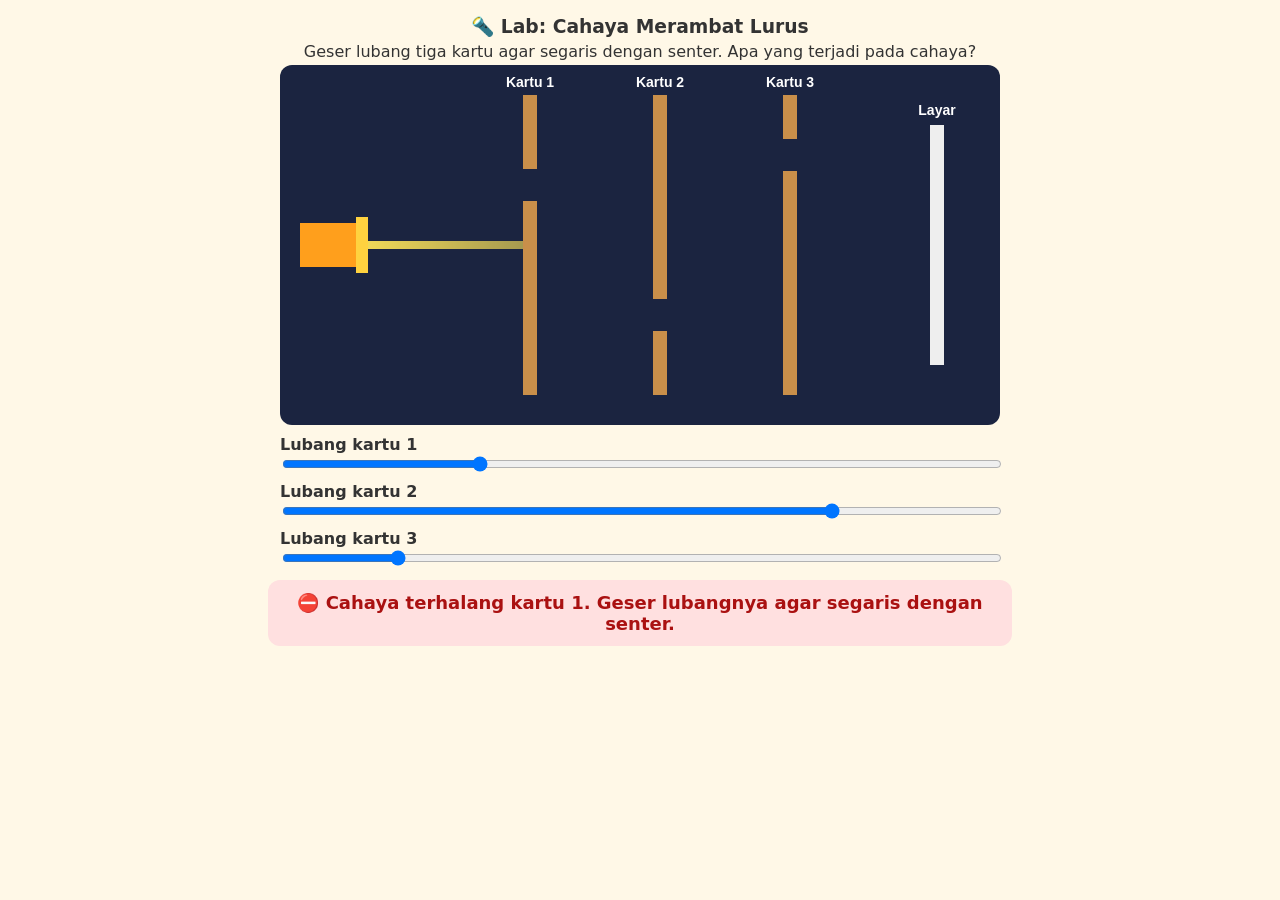
==== lab-1.html @ 7e546ac5 "Add files via upload" ====
<!doctype html>
<html lang="id"><head><meta charset="utf-8"><meta name="viewport" content="width=device-width,initial-scale=1">
<title>Lab 1 – Cahaya Merambat Lurus</title>
<style>
body{font-family:system-ui,sans-serif;margin:0;padding:12px;background:#fff8e7;color:#333}
canvas{width:100%;max-width:720px;background:#1b2440;border-radius:12px;display:block;margin:auto}
.ctrl{max-width:720px;margin:10px auto;display:grid;gap:6px}
label{font-weight:600}input[type=range]{width:100%}
#msg{max-width:720px;margin:10px auto;padding:12px;border-radius:12px;font-size:18px;font-weight:700;text-align:center}
.ok{background:#d7f7d4;color:#1b6b1b}.no{background:#ffe0e0;color:#a11}
h3{text-align:center;margin:4px}p.t{text-align:center;margin:4px}
</style></head><body>
<h3>🔦 Lab: Cahaya Merambat Lurus</h3>
<p class="t">Geser lubang tiga kartu agar segaris dengan senter. Apa yang terjadi pada cahaya?</p>
<canvas id="c" width="720" height="360"></canvas>
<div class="ctrl">
  <label>Lubang kartu 1 <input type="range" id="h0" min="50" max="310" value="120"></label>
  <label>Lubang kartu 2 <input type="range" id="h1" min="50" max="310" value="250"></label>
  <label>Lubang kartu 3 <input type="range" id="h2" min="50" max="310" value="90"></label>
</div>
<div id="msg"></div>
<script>
const c=document.getElementById('c'),x=c.getContext('2d');
const LY=180,CX=[250,380,510],R=16,SX=650;
const hs=[0,1,2].map(i=>document.getElementById('h'+i));
function draw(){
  x.clearRect(0,0,720,360);
  const h=hs.map(s=>+s.value);
  let endX=SX,blocked=-1;
  for(let i=0;i<3;i++){ if(Math.abs(h[i]-LY)>R){endX=CX[i]-2;blocked=i;break;} }
  // sinar
  const g=x.createLinearGradient(80,0,endX,0);
  g.addColorStop(0,'rgba(255,230,90,.95)');g.addColorStop(1,'rgba(255,230,90,.6)');
  x.strokeStyle=g;x.lineWidth=8;x.lineCap='round';
  x.beginPath();x.moveTo(80,LY);x.lineTo(endX,LY);x.stroke();
  // senter
  x.fillStyle='#ff9f1c';x.fillRect(20,LY-22,60,44);
  x.fillStyle='#ffd23f';x.fillRect(76,LY-28,12,56);
  // kartu
  CX.forEach((cx,i)=>{
    x.fillStyle='#c98f4a';
    x.fillRect(cx-7,30,14,h[i]-R-30);
    x.fillRect(cx-7,h[i]+R,14,330-(h[i]+R));
    x.fillStyle='#fff';x.font='bold 14px sans-serif';x.textAlign='center';
    x.fillText('Kartu '+(i+1),cx,22);
  });
  // layar
  x.fillStyle='#eee';x.fillRect(SX,60,14,240);
  x.fillStyle='#fff';x.font='bold 14px sans-serif';x.fillText('Layar',SX+7,50);
  if(blocked<0){
    const rg=x.createRadialGradient(SX,LY,2,SX,LY,26);
    rg.addColorStop(0,'rgba(255,240,120,1)');rg.addColorStop(1,'rgba(255,240,120,0)');
    x.fillStyle=rg;x.beginPath();x.arc(SX+4,LY,26,0,7);x.fill();
  }
  const m=document.getElementById('msg');
  if(blocked<0){m.className='ok';m.textContent='✅ Cahaya sampai ke layar! Cahaya merambat lurus, jadi ketiga lubang harus segaris.';}
  else{m.className='no';m.textContent='⛔ Cahaya terhalang kartu '+(blocked+1)+'. Geser lubangnya agar segaris dengan senter.';}
}
hs.forEach(s=>s.oninput=draw);draw();
</script></body></html>
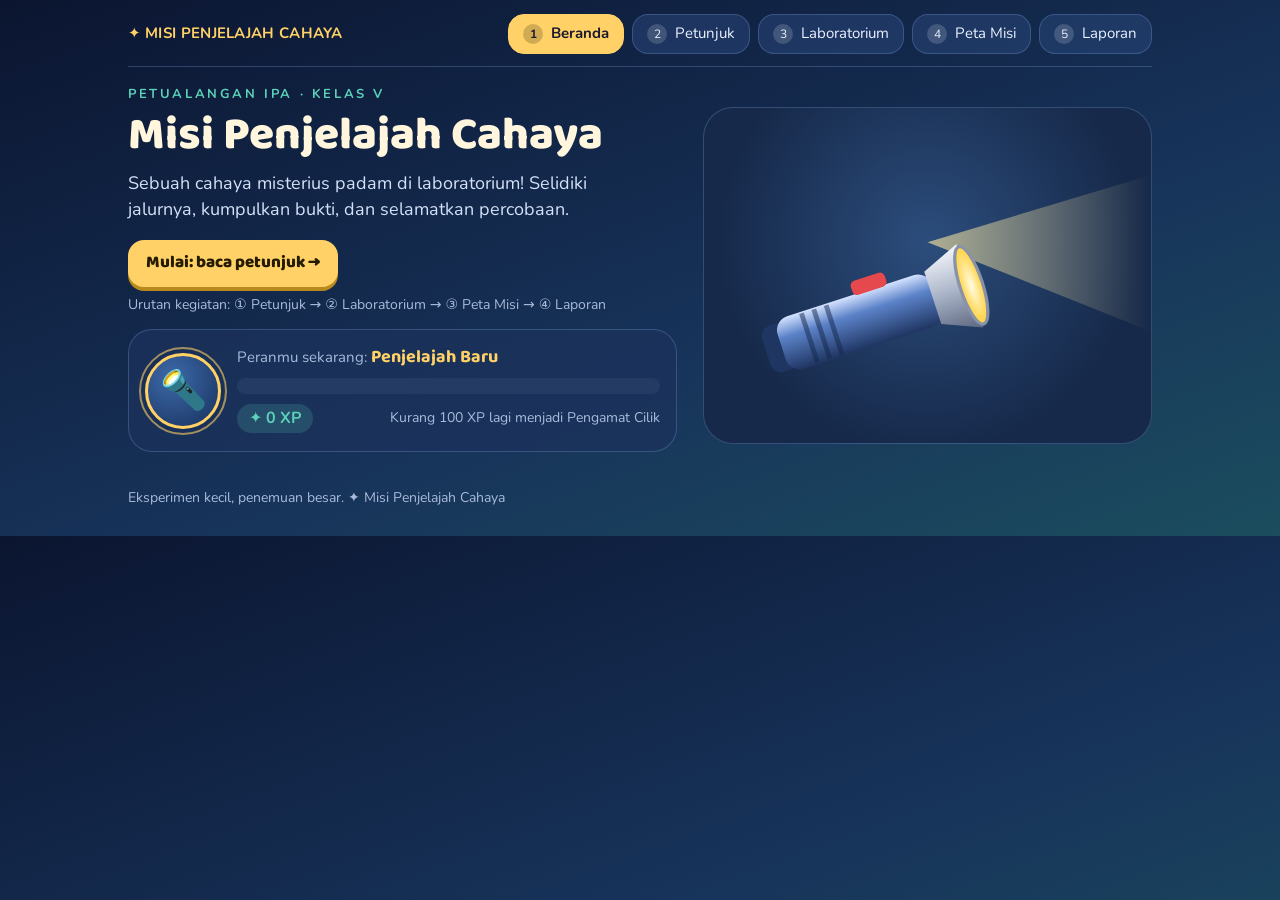
==== commit 48562912: "Add files via upload" ====
--- a/lab-1.html
+++ b/lab-1.html
@@ -1,60 +1,152 @@
 <!doctype html>
 <html lang="id"><head><meta charset="utf-8"><meta name="viewport" content="width=device-width,initial-scale=1">
-<title>Lab 1 – Cahaya Merambat Lurus</title>
-<style>
-body{font-family:system-ui,sans-serif;margin:0;padding:12px;background:#fff8e7;color:#333}
-canvas{width:100%;max-width:720px;background:#1b2440;border-radius:12px;display:block;margin:auto}
-.ctrl{max-width:720px;margin:10px auto;display:grid;gap:6px}
-label{font-weight:600}input[type=range]{width:100%}
-#msg{max-width:720px;margin:10px auto;padding:12px;border-radius:12px;font-size:18px;font-weight:700;text-align:center}
-.ok{background:#d7f7d4;color:#1b6b1b}.no{background:#ffe0e0;color:#a11}
-h3{text-align:center;margin:4px}p.t{text-align:center;margin:4px}
-</style></head><body>
-<h3>🔦 Lab: Cahaya Merambat Lurus</h3>
-<p class="t">Geser lubang tiga kartu agar segaris dengan senter. Apa yang terjadi pada cahaya?</p>
-<canvas id="c" width="720" height="360"></canvas>
-<div class="ctrl">
-  <label>Lubang kartu 1 <input type="range" id="h0" min="50" max="310" value="120"></label>
-  <label>Lubang kartu 2 <input type="range" id="h1" min="50" max="310" value="250"></label>
-  <label>Lubang kartu 3 <input type="range" id="h2" min="50" max="310" value="90"></label>
-</div>
-<div id="msg"></div>
+<title>Lab 1 – Cahaya Merambat Lurus</title><link rel="stylesheet" href="lab-core.css"></head>
+<body><div id="app"></div>
+<script src="ai-config.js"></script><script src="lab-core.js"></script><script src="lab-icons.js"></script>
 <script>
-const c=document.getElementById('c'),x=c.getContext('2d');
-const LY=180,CX=[250,380,510],R=16,SX=650;
-const hs=[0,1,2].map(i=>document.getElementById('h'+i));
-function draw(){
-  x.clearRect(0,0,720,360);
-  const h=hs.map(s=>+s.value);
-  let endX=SX,blocked=-1;
-  for(let i=0;i<3;i++){ if(Math.abs(h[i]-LY)>R){endX=CX[i]-2;blocked=i;break;} }
-  // sinar
-  const g=x.createLinearGradient(80,0,endX,0);
-  g.addColorStop(0,'rgba(255,230,90,.95)');g.addColorStop(1,'rgba(255,230,90,.6)');
-  x.strokeStyle=g;x.lineWidth=8;x.lineCap='round';
-  x.beginPath();x.moveTo(80,LY);x.lineTo(endX,LY);x.stroke();
-  // senter
-  x.fillStyle='#ff9f1c';x.fillRect(20,LY-22,60,44);
-  x.fillStyle='#ffd23f';x.fillRect(76,LY-28,12,56);
-  // kartu
-  CX.forEach((cx,i)=>{
-    x.fillStyle='#c98f4a';
-    x.fillRect(cx-7,30,14,h[i]-R-30);
-    x.fillRect(cx-7,h[i]+R,14,330-(h[i]+R));
-    x.fillStyle='#fff';x.font='bold 14px sans-serif';x.textAlign='center';
-    x.fillText('Kartu '+(i+1),cx,22);
-  });
-  // layar
-  x.fillStyle='#eee';x.fillRect(SX,60,14,240);
-  x.fillStyle='#fff';x.font='bold 14px sans-serif';x.fillText('Layar',SX+7,50);
-  if(blocked<0){
-    const rg=x.createRadialGradient(SX,LY,2,SX,LY,26);
-    rg.addColorStop(0,'rgba(255,240,120,1)');rg.addColorStop(1,'rgba(255,240,120,0)');
-    x.fillStyle=rg;x.beginPath();x.arc(SX+4,LY,26,0,7);x.fill();
+(function(){
+const L=LabKit,I=L.icons,C=L.clamp;
+const W=760,H=380,TB=322,FX=190,CX=[270,370,470],CW=46,HY=105,BX=556,BW=44,BH=92,SX=668,SW=36;
+const DEF=()=>({ray:180,k:[180,180,180],book:275});
+
+function scene(host,o){
+  const id=L.uid('s1'),inter=o.interactive;
+  host.innerHTML=`<svg viewBox="0 0 ${W} ${H}" id="${id}" role="img" aria-label="Senter, tiga karton berlubang, buku, dan layar">
+  <defs><linearGradient id="${id}w" x1="0" y1="0" x2="0" y2="1"><stop offset="0" stop-color="#13213f"/><stop offset="1" stop-color="#1f3a63"/></linearGradient>
+  <linearGradient id="${id}b" x1="0" x2="1"><stop offset="0" stop-color="#fff6c2"/><stop offset="1" stop-color="#ffd23f"/></linearGradient>
+  <radialGradient id="${id}g"><stop offset="0" stop-color="#fff7c4"/><stop offset="1" stop-color="#ffd23f" stop-opacity="0"/></radialGradient>
+  <filter id="${id}f" x="-10%" y="-300%" width="120%" height="700%"><feGaussianBlur stdDeviation="4"/></filter></defs>
+  <rect width="${W}" height="${TB}" fill="url(#${id}w)"/>
+  <path d="M0 80H760M0 160H760M0 240H760M190 0V322M380 0V322M570 0V322" stroke="#8fb4ff" stroke-opacity=".07"/>
+  ${CX.map(x=>`<rect x="${x-3}" y="62" width="6" height="${TB-62}" fill="#6f7c92"/>`).join('')}
+  <g transform="translate(${SX},70)">${I.screen(SW,230,22)}</g>
+  <ellipse id="${id}sg" cx="${SX+SW/2}" cy="180" rx="17" ry="40" fill="url(#${id}g)" opacity="0"/>
+  <g id="${id}sh" opacity="0"><rect id="${id}shr" x="${BX+BW}" y="100" width="${SX-BX-BW}" height="92" fill="#000" opacity=".42"/><text class="lbl" x="${(BX+BW+SX)/2}" y="0" text-anchor="middle" id="${id}sht">bayangan</text></g>
+  ${CX.map((x,i)=>`<g id="${id}c${i}" class="drag">${I.cardboard(CW,210,HY,11,15)}</g>`).join('')}
+  <g id="${id}tb">${I.table(W,TB)}</g>
+  <g id="${id}bk" class="drag">${I.book(BW,BH)}</g>
+  <g id="${id}bm" opacity="0"><polygon id="${id}bg" fill="url(#${id}b)"/><polygon id="${id}bgl" fill="#ffd23f" opacity=".5" filter="url(#${id}f)"/></g>
+  <g id="${id}pt"></g>
+  <rect id="${id}st" x="${FX-90}" width="6" fill="#6f7c92"/>
+  <g id="${id}fl" class="drag">${I.flashlight(true)}</g>
+  ${CX.map((x,i)=>`<text class="lbl" x="${x}" y="40" text-anchor="middle">Karton ${i+1}</text>`).join('')}
+  <text class="lbl" x="${FX-62}" y="344" fill="#fff" style="fill:#fff6dd">Senter</text>
+  <text class="lbl" x="${BX+BW/2}" y="344" text-anchor="middle" style="fill:#fff6dd">Buku</text>
+  <text class="lbl" x="${SX+SW/2}" y="54" text-anchor="middle">Layar</text>
+  <g id="${id}gr"></g></svg>`;
+  const svg=host.querySelector('svg'),$=s=>svg.querySelector('#'+id+s);
+  let st=DEF(),rev=false;
+  function calc(){
+    let end=SX,by=null;
+    for(let i=0;i<3;i++)if(Math.abs(st.k[i]-st.ray)>10){end=CX[i]-CW/2;by='k'+(i+1);break;}
+    if(!by&&Math.abs(st.book-st.ray)<BH/2+3){end=BX;by='book';}
+    return {end:end,by:by};
   }
-  const m=document.getElementById('msg');
-  if(blocked<0){m.className='ok';m.textContent='✅ Cahaya sampai ke layar! Cahaya merambat lurus, jadi ketiga lubang harus segaris.';}
-  else{m.className='no';m.textContent='⛔ Cahaya terhalang kartu '+(blocked+1)+'. Geser lubangnya agar segaris dengan senter.';}
+  function render(){
+    $('fl').setAttribute('transform',`translate(${FX},${st.ray})`);
+    $('st').setAttribute('y',st.ray+18);$('st').setAttribute('height',TB-st.ray-18);
+    [0,1,2].forEach(i=>$('c'+i).setAttribute('transform',`translate(${CX[i]-CW/2},${st.k[i]-HY})`));
+    $('bk').setAttribute('transform',`translate(${BX},${st.book-BH/2})`);
+    if(inter)$('gr').innerHTML=L.grip(FX-100,st.ray-34,'y')+CX.map((x,i)=>L.grip(x,st.k[i]-HY+14,'y')).join('')+L.grip(BX+BW/2,st.book-BH/2-16,'y');
+    beam();
+  }
+  function beam(){
+    const g=$('bm'),pt=$('pt'),shg=$('sh'),sg=$('sg');
+    if(!rev){g.setAttribute('opacity',0);pt.innerHTML='';shg.setAttribute('opacity',0);sg.setAttribute('opacity',0);return;}
+    const r=calc(),y=st.ray,x0=FX+6;
+    g.setAttribute('opacity',1);
+    $('bg').setAttribute('points',`${x0},${y-4} ${r.end},${y-4} ${r.end},${y+4} ${x0},${y+4}`);
+    $('bgl').setAttribute('points',`${x0},${y-8} ${r.end},${y-8} ${r.end},${y+8} ${x0},${y+8}`);
+    let p='';
+    CX.forEach((x,i)=>{const left=x-CW/2;if(r.end>left+CW)p+=`<circle cx="${x}" cy="${y}" r="13" fill="url(#${id}g)"/>`;});
+    if(r.by&&r.by[0]==='k')p+=`<circle cx="${r.end}" cy="${y}" r="16" fill="url(#${id}g)"/>`;
+    if(r.by==='book')p+=`<circle cx="${r.end}" cy="${y}" r="16" fill="url(#${id}g)"/>`;
+    pt.innerHTML=p;
+    if(r.by==='book'){shg.setAttribute('opacity',1);$('shr').setAttribute('y',st.book-BH/2);$('shr').setAttribute('height',BH);$('sht').setAttribute('y',st.book+4);}else shg.setAttribute('opacity',0);
+    sg.setAttribute('opacity',r.by?0:1);sg.setAttribute('cy',y);
+  }
+  if(inter){
+    const ch=()=>{render();o.onChange&&o.onChange();};
+    L.drag($('fl'),svg,{axis:'y',min:120,max:250,get:()=>st.ray,set:v=>{st.ray=v;ch();}});
+    [0,1,2].forEach(i=>L.drag($('c'+i),svg,{axis:'y',min:112,max:252,get:()=>st.k[i],set:v=>{st.k[i]=v;ch();}}));
+    L.drag($('bk'),svg,{axis:'y',min:100,max:275,get:()=>st.book,set:v=>{st.book=v;ch();}});
+  }
+  render();
+  return {
+    setState(s){st={ray:s.ray,k:s.k.slice(),book:s.book};render();},
+    getState(){return st;},
+    reset(){st=DEF();rev=false;render();},
+    reveal(b){rev=b;beam();},
+    test(){
+      rev=true;beam();const r=calc();
+      const aligned=st.k.every(v=>Math.abs(v-st.ray)<=10);
+      const key=r.by?'tidak':'ya';
+      let t;
+      if(!r.by)t='Cahaya melewati ketiga lubang yang segaris dan sampai di layar. Cahaya merambat lurus.';
+      else if(r.by==='book')t='Cahaya terhalang buku dan tidak dapat menembusnya, sehingga terbentuk bayangan dan layar gelap.';
+      else t='Cahaya berhenti di Karton '+r.by[1]+' karena lubangnya tidak segaris dengan sinar. Cahaya hanya merambat lurus.';
+      return {id:(r.by||'lurus'),key:key,text:t,cells:[aligned?'Segaris':'Tidak segaris',r.by==='book'?'Menghalangi':'Tidak menghalangi',key==='ya'?'Layar terang':'Layar gelap']};
+    }
+  };
 }
-hs.forEach(s=>s.oninput=draw);draw();
+
+const heroArt=`<svg viewBox="0 0 400 300"><defs><linearGradient id="hb" x1="0" x2="1"><stop offset="0" stop-color="#ffe9a0" stop-opacity=".9"/><stop offset="1" stop-color="#ffe9a0" stop-opacity="0"/></linearGradient></defs>
+<polygon points="200,120 400,60 400,200" fill="url(#hb)" opacity=".7"/>
+<g transform="translate(235,160) rotate(-18) scale(1.45)">${I.flashlight(true)}</g></svg>`;
+
+LabKit.create({
+  key:'lab1',brand:'Misi Penjelajah Cahaya',kicker:'Petualangan IPA · Kelas V',title:'Misi Penjelajah Cahaya',
+  story:'Sebuah cahaya misterius padam di laboratorium! Selidiki jalurnya, kumpulkan bukti, dan selamatkan percobaan.',heroArt:heroArt,
+  mapKicker:'Modul B · Petualangan',
+  lab:{kicker:'Modul A · Eksperimen virtual',title:'Laboratorium jalur cahaya',
+    desc:'Seret senter, ketiga karton, buku, atau layar. Cahaya harus melewati setiap lubang tanpa mengenai penghalang agar sampai ke layar.',
+    tip:'Tip: seret benda yang bertanda kuning. Untuk mencoba susunan awal, buku berada di bawah sinar.',
+    predict:{q:'Prediksimu: apakah layar akan bercahaya?',opts:[['ya','Ya, layar bercahaya'],['tidak','Tidak, layar gelap']]},
+    columns:['Lubang','Buku','Hasil pada layar'],
+    report:[{"q": "Ceritakan satu keadaan saat cahaya dari senter sampai ke layar. Bagaimana susunan karton dan lubangnya?", "kw": ["segaris", "sejajar", "satu garis", "lurus", "sama tinggi"], "need": 1, "model": "Cahaya sampai ke layar ketika ketiga lubang karton segaris (sama tinggi) dengan senter dan tidak ada benda yang menghalangi."}, {"q": "Ceritakan satu keadaan saat cahaya tidak sampai ke layar (misalnya lubang karton bergeser atau buku diletakkan di jalur cahaya). Apa yang kamu lihat?", "kw": ["terhalang", "berhenti", "gelap", "tidak sampai", "menghalangi", "tidak tembus", "bayangan", "bergeser"], "need": 1, "model": "Salah satu keadaan sudah cukup. Lubang karton bergeser: cahaya terhalang dan tidak sampai ke layar sehingga layar gelap. Atau buku di jalur cahaya: cahaya terhalang, layar gelap, dan di belakang buku terbentuk bayangan."}, {"q": "Apa kesimpulanmu tentang cara cahaya merambat? (Menjawab satu hal saja sudah cukup.)", "kw": ["lurus"], "need": 1, "model": "Cahaya merambat lurus (menurut garis lurus). Boleh juga menyebut bahwa cahaya tidak dapat menembus benda gelap."}],minObs:0},
+  createScene:scene,
+  missions:[
+   {id:'m1',poin:["[inti] Cahaya sampai ke layar karena ketiga lubang karton segaris (sama tinggi) dengan senter dan tidak ada penghalang","[inti] Alasan: cahaya merambat lurus sehingga dapat melewati lubang-lubang yang segaris"],essay:'Apakah cahaya dari senter sampai ke layar? Jelaskan alasannya.',title:'Detektif Cahaya',short:'Amati, uji, dan jelaskan.',badge:'Penjelajah Cahaya',skills:['Memprediksi hasil','Menggunakan bukti'],
+    story:'Senter menyala dan tiga karton berlubang berderet rapi. Apakah cahayanya sampai ke layar?',
+    preset:{ray:180,k:[180,180,180],book:275},pQ:'Prediksimu: apakah layar akan bercahaya?',pOpts:[['ya','Ya, layar bercahaya'],['tidak','Tidak, layar gelap']],
+    q:'Bukti mana yang paling tepat menjelaskan hasilnya?',
+    choices:[['Cahaya sampai ke layar karena ketiga lubang segaris dan cahaya merambat lurus.',true],['Cahaya membelok mengikuti lubang karton.',false,'Cahaya tidak membelok sendiri. Lihat lagi: apakah lubangnya berada pada ketinggian yang sama?'],['Layar menyala sendiri tanpa senter.',false,'Layar tidak menyala sendiri. Cahaya berasal dari senter.'],['Karton memantulkan cahaya ke layar.',false,'Karton justru menghalangi cahaya. Cahaya lewat melalui lubangnya.']],
+    reasonQ:'Tulis alasanmu (kenapa cahaya sampai ke layar?):',kw:['lurus','segaris','sejajar','satu garis'],need:1,
+    hints:['Lihat jalur sinar dari senter sampai layar.','Apakah ketiga lubang berada pada ketinggian yang sama dengan senter?','Cahaya merambat menurut garis …?'],
+    explain:'Cahaya merambat lurus. Karena ketiga lubang segaris, cahaya dapat lewat sampai ke layar.'},
+   {id:'m2',poin:["[inti] Cahaya berhenti/terhalang di Karton 2 karena lubang Karton 2 bergeser atau tidak segaris dengan senter dan lubang lain","[inti] Cahaya merambat lurus sehingga tidak bisa membelok mengikuti lubang yang bergeser"],essay:'Mengapa cahaya berhenti di Karton 2? Jelaskan alasannya.',title:'Tiga Lubang Rahasia',short:'Cari lubang yang bandel.',badge:'Pemburu Garis Lurus',skills:['Menemukan kesalahan percobaan','Hubungan variabel dan hasil'],
+    story:'Kali ini layar tetap gelap. Salah satu karton berlubang sedikit bergeser. Temukan penyebabnya!',
+    preset:{ray:170,k:[170,215,170],book:275},pQ:'Prediksimu: apakah layar akan bercahaya?',pOpts:[['ya','Ya, layar bercahaya'],['tidak','Tidak, layar gelap']],
+    q:'Mengapa cahaya berhenti di Karton 2?',
+    choices:[['Lubang Karton 2 tidak segaris dengan lubang lain, dan cahaya merambat lurus sehingga terhalang.',true],['Senter kehabisan baterai.',false,'Senter menyala, buktinya cahaya sampai ke Karton 1.'],['Cahaya dapat membelok mengikuti lubang.',false,'Cahaya tidak membelok. Perhatikan letak lubang Karton 2.'],['Layarnya terlalu kecil.',false,'Cahaya sudah berhenti sebelum sampai ke layar.']],
+    reasonQ:'Tulis alasanmu:',kw:['lurus','segaris','sejajar','tidak sama','bergeser','terhalang'],need:1,
+    hints:['Bandingkan ketinggian ketiga lubang.','Karton mana yang lubangnya lebih rendah?','Cahaya yang merambat lurus tidak bisa membelok ke lubang yang bergeser.'],
+    explain:'Cahaya merambat lurus. Lubang yang bergeser tidak dilalui cahaya, sehingga cahaya terhalang karton.'},
+   {id:'m3',poin:["[inti] Bayangan terbentuk karena buku (benda gelap/tidak bening) menghalangi cahaya dan cahaya tidak dapat menembusnya","[pendukung] Daerah di belakang buku tidak terkena cahaya sehingga gelap"],essay:'Mengapa ada daerah gelap (bayangan) di belakang buku? Jelaskan alasannya.',title:'Misteri Bayangan',short:'Mengapa ada bayangan?',badge:'Detektif Bayangan',skills:['Hubungan variabel dan hasil','Memilih informasi relevan'],
+    story:'Seseorang menaruh buku di jalur cahaya. Layar gelap dan ada daerah gelap di belakang buku.',
+    preset:{ray:180,k:[180,180,180],book:180},pQ:'Prediksimu: apakah layar akan bercahaya?',pOpts:[['ya','Ya, layar bercahaya'],['tidak','Tidak, layar gelap']],
+    q:'Mengapa terbentuk bayangan di belakang buku?',
+    choices:[['Buku tidak dapat ditembus cahaya, sehingga cahaya terhalang dan terbentuk bayangan.',true],['Buku menyerap semua lubang karton.',false,'Lubang karton tidak berubah. Perhatikan buku di jalur sinar.'],['Cahaya berubah menjadi gelap sendiri.',false,'Cahaya tidak berubah menjadi gelap; ia terhalang benda.'],['Layar bergerak menjauh.',false,'Layar tidak bergerak.']],
+    reasonQ:'Tulis alasanmu:',kw:['terhalang','tidak tembus','tidak dapat menembus','menghalangi','gelap'],need:1,
+    hints:['Apa yang ada di jalur cahaya?','Apakah buku dapat dilewati cahaya?','Daerah yang tidak terkena cahaya disebut …?'],
+    explain:'Benda gelap seperti buku tidak meneruskan cahaya. Cahaya terhalang sehingga terbentuk bayangan.'},
+   {id:'m4',poin:["[inti] Naikkan atau geser Karton 1 sampai lubangnya segaris (sama tinggi) dengan senter dan lubang karton lain","[inti] Alasan: cahaya merambat lurus"],essay:'Karton 1 terlalu rendah, jadi layar gelap. Apa yang harus kamu lakukan supaya cahaya sampai ke layar? Jelaskan alasannya.',title:'Perbaiki Jalur Cahaya',short:'Pilih cara memperbaiki.',badge:'Teknisi Optik',skills:['Menemukan kesalahan percobaan','Mengidentifikasi masalah'],
+    story:'Layar kembali gelap. Karton 1 terlalu rendah. Bagaimana cara memperbaikinya?',
+    preset:{ray:150,k:[215,150,150],book:275},fixed:{ray:150,k:[150,150,150],book:275},pQ:'Prediksimu: apakah layar akan bercahaya?',pOpts:[['ya','Ya, layar bercahaya'],['tidak','Tidak, layar gelap']],
+    q:'Langkah perbaikan mana yang tepat?',
+    choices:[['Naikkan Karton 1 sampai lubangnya segaris dengan senter dan lubang lain.',true],['Tambah satu karton lagi di depan layar.',false,'Menambah karton justru menambah penghalang.'],['Ganti dengan senter yang lebih terang.',false,'Senter sudah cukup terang; masalahnya letak lubang.'],['Besarkan layar saja.',false,'Cahaya sudah terhalang sebelum sampai ke layar.']],
+    reasonQ:'Tulis alasanmu:',kw:['segaris','sejajar','lurus','satu garis','naikkan'],need:1,
+    hints:['Karton mana yang menghalangi sinar?','Lubang itu perlu digeser ke arah mana?','Semua lubang harus berada pada satu garis lurus dengan senter.'],
+    explain:'Agar cahaya sampai ke layar, semua lubang harus segaris karena cahaya merambat lurus.'},
+   {id:'m5',poin:["[inti] Cahaya merambat lurus (menurut garis lurus)","[inti] Cahaya tidak dapat menembus benda gelap/penghalang sehingga terbentuk bayangan"],essay:'Dari tiga buktimu, apa kesimpulanmu tentang cara cahaya merambat dan benda yang tidak bisa ditembus cahaya?',title:'Selamatkan Laboratorium',short:'Tarik kesimpulan akhir.',badge:'Juara Laboratorium',skills:['Menggunakan bukti','Memilih informasi relevan','Memprediksi hasil'],
+    story:'Kamu sudah punya tiga bukti: lubang segaris → layar terang, lubang bergeser → layar gelap, buku di jalur → layar gelap. Rangkum menjadi satu kesimpulan.',
+    preset:{ray:180,k:[180,180,180],book:180},pQ:'Prediksimu: apakah layar akan bercahaya?',pOpts:[['ya','Ya, layar bercahaya'],['tidak','Tidak, layar gelap']],
+    q:'Kesimpulan mana yang paling tepat?',
+    choices:[['Cahaya merambat menurut garis lurus dan tidak dapat menembus benda gelap.',true],['Cahaya merambat membelok-belok mengikuti lubang.',false,'Buktimu menunjukkan lubang harus segaris, jadi cahaya tidak membelok.'],['Cahaya hanya bisa lewat lubang yang bulat.',false,'Bentuk lubang bukan penyebabnya; letaknya yang harus segaris.'],['Cahaya tidak punya arah rambat.',false,'Cahaya punya arah: lurus.']],
+    reasonQ:'Tulis kesimpulanmu:',kw:['lurus','terhalang','tidak tembus','menghalangi','gelap','segaris'],need:2,
+    hints:['Ingat bukti 1 dan 2: apa syarat cahaya sampai ke layar?','Ingat bukti 3: apa yang terjadi bila ada benda gelap?','Sebutkan dua hal: arah rambat dan benda penghalang.'],
+    explain:'Cahaya merambat lurus dan terhalang oleh benda gelap. Karena itu bayangan dapat terbentuk.'}
+  ]
+});
+})();
 </script></body></html>
--- a/lab-core.css
+++ b/lab-core.css
@@ -0,0 +1,163 @@
+@import url('https://fonts.googleapis.com/css2?family=Nunito:wght@500;700;800&family=Baloo+2:wght@600;700;800&display=swap');
+:root{--bg1:#0b1530;--bg2:#17335a;--card:rgba(28,50,92,.72);--line:rgba(130,170,230,.28);--ink:#eaf1ff;--mute:#a9bbdb;--gold:#ffd166;--teal:#5ad1b8;--red:#ff8a8a;--green:#6be39a}
+*{box-sizing:border-box}
+html,body{margin:0;padding:0}
+body{font-family:'Nunito',system-ui,'Segoe UI',sans-serif;color:var(--ink);font-size:16px;line-height:1.45;background:#0b1530 linear-gradient(160deg,var(--bg1),var(--bg2) 60%,#1b4d5e)}
+button,select,textarea,input{font:inherit}
+.wrap{max-width:1060px;margin:0 auto;padding:14px 18px 28px}
+.top{display:flex;justify-content:space-between;align-items:center;gap:12px;flex-wrap:wrap;padding-bottom:12px;border-bottom:1px solid var(--line);margin-bottom:18px}
+.brand{color:var(--gold);font-weight:700;letter-spacing:.02em;text-transform:uppercase;font-size:15px}
+nav{display:flex;gap:8px;flex-wrap:wrap}
+nav button{background:rgba(40,70,120,.55);color:var(--ink);border:1px solid var(--line);border-radius:12px;padding:8px 14px;cursor:pointer;font-size:15px}
+nav button.on{background:var(--gold);color:#1a1a2e;border-color:var(--gold);font-weight:700}
+.view[hidden]{display:none}
+.kicker{color:var(--teal);letter-spacing:.2em;text-transform:uppercase;font-size:13px;font-weight:700;margin:0 0 6px}
+h1,h2,h3{font-family:'Baloo 2','Trebuchet MS',system-ui,sans-serif;margin:0 0 8px;color:#fff6dd}
+h1{font-size:clamp(30px,5vw,46px);line-height:1.1}
+h2{font-size:clamp(24px,3.5vw,32px)}
+h3{font-size:19px}
+.lead{font-size:18px;color:#d3e0f7;max-width:520px;margin:10px 0 18px}
+.lead2{color:var(--mute);margin:0 0 14px;max-width:760px}
+.small{font-size:14px;color:var(--mute);margin:8px 0}
+.hero{display:grid;grid-template-columns:1.1fr .9fr;gap:26px;align-items:center;min-height:360px}
+.heroart{background:radial-gradient(circle at 50% 40%,#2c4d7c,#16294a 70%);border:1px solid var(--line);border-radius:30px;overflow:hidden}
+.heroart svg{display:block;width:100%;height:auto}
+.row{display:flex;gap:10px;flex-wrap:wrap;align-items:center;margin-top:12px}
+.btn{background:rgba(40,70,120,.7);color:var(--ink);border:1px solid var(--line);border-radius:14px;padding:11px 18px;cursor:pointer;font-size:16px;font-weight:500}
+.btn:hover{filter:brightness(1.12)}
+.btn.gold{background:var(--gold);color:#241b00;border:0;font-weight:700;box-shadow:0 4px 0 #b88a1e}
+.btn.gold:active{transform:translateY(3px);box-shadow:0 1px 0 #b88a1e}
+.btn.sm{padding:7px 12px;font-size:14px}
+.btn[disabled]{opacity:.45;cursor:not-allowed;box-shadow:none}
+.btn.red{background:rgba(140,50,60,.6)}
+.grid3{display:grid;grid-template-columns:repeat(3,1fr);gap:16px}
+.card,.panel{background:var(--card);border:1px solid var(--line);border-radius:20px;padding:18px}
+.card h3{color:var(--gold)}
+.card p{margin:4px 0 0;color:#dbe7fb}
+.panel{margin-bottom:16px}
+.labgrid{display:grid;grid-template-columns:1fr 340px;gap:16px;align-items:start;margin-bottom:0}
+.labgrid .panel{margin-bottom:16px}
+.stage{background:#0f1c38;border:1px solid var(--line);border-radius:16px;overflow:hidden}
+.stage svg{display:block;width:100%;height:auto;touch-action:none}
+.stage svg text{font-family:'Nunito',system-ui,sans-serif}
+.lbl{fill:#d7e5ff;font-size:13px;font-weight:700}
+.lbl.g{fill:#ffd166}
+.ctl{padding:10px 12px;display:flex;flex-wrap:wrap;gap:8px 12px;align-items:center;background:rgba(10,20,45,.7);border-top:1px solid var(--line)}
+.ctl label{font-size:14px;color:var(--mute);display:flex;gap:8px;align-items:center;flex:1 1 220px}
+.ctl input[type=range]{flex:1;accent-color:var(--gold);min-width:120px}
+.chip{background:rgba(40,70,120,.7);color:var(--ink);border:1px solid var(--line);border-radius:999px;padding:6px 12px;cursor:pointer;font-size:14px;display:inline-flex;align-items:center;gap:6px}
+.chip.on{background:var(--gold);color:#241b00;border-color:var(--gold);font-weight:700}
+.chip svg{display:block;height:34px;width:auto}
+.tip{color:var(--mute);font-size:14px;margin:10px 0 0}
+label.f{display:block;font-weight:700;margin:10px 0 6px}
+select,textarea{width:100%;background:#0f1c38;color:var(--ink);border:1px solid var(--line);border-radius:12px;padding:10px;font-size:15px}
+textarea{min-height:76px;resize:vertical}
+.callout{border-radius:12px;padding:11px 13px;margin:10px 0;border-left:4px solid var(--teal);background:rgba(10,25,50,.7);font-size:15px}
+.callout.ok{border-color:var(--green);background:rgba(30,90,60,.45)}
+.callout.no{border-color:var(--red);background:rgba(120,40,50,.4)}
+.callout.warn{border-color:var(--gold);background:rgba(110,85,20,.4)}
+.tablewrap{overflow-x:auto}
+table{width:100%;border-collapse:collapse;font-size:15px}
+th{color:var(--teal);text-align:left;padding:8px;font-size:14px;border-bottom:1px solid var(--line)}
+td{padding:8px;border-bottom:1px solid rgba(130,170,230,.15)}
+.mgrid{display:grid;grid-template-columns:repeat(3,1fr);gap:16px}
+.mcard{background:var(--card);border:1px solid var(--line);border-radius:20px;padding:16px;display:flex;flex-direction:column;gap:6px}
+.mcard.open{border-color:var(--gold);box-shadow:0 0 0 1px rgba(255,209,102,.3)}
+.mcard.lock{opacity:.5}
+.mcard h3{font-size:17px;margin:2px 0}
+.mcard p{margin:0;color:var(--mute);font-size:14px;flex:1}
+.pill{align-self:flex-start;background:rgba(90,209,184,.18);color:var(--teal);border-radius:999px;padding:3px 10px;font-size:12px;font-weight:700}
+.pill.done{background:rgba(107,227,154,.2);color:var(--green)}
+.xp{display:inline-block;background:rgba(90,209,184,.18);color:var(--teal);border-radius:999px;padding:4px 12px;font-weight:700;margin-right:10px}
+.stats{display:grid;grid-template-columns:repeat(4,1fr);gap:14px;margin-bottom:16px}
+.stat{background:var(--card);border:1px solid var(--line);border-radius:18px;padding:14px 16px}
+.stat span{color:var(--mute);font-size:14px}
+.stat b{display:block;color:var(--gold);font-size:32px;font-family:'Baloo 2','Trebuchet MS',system-ui,sans-serif}
+.ind{background:rgba(10,25,50,.55);border-radius:12px;padding:10px 12px;margin-bottom:8px}
+.ind div{display:flex;justify-content:space-between;font-weight:700;font-size:15px}
+.ind div em{font-style:normal;color:var(--mute);font-weight:500}
+.bar{height:8px;border-radius:99px;background:#243b63;margin-top:8px;overflow:hidden}
+.bar i{display:block;height:100%;background:linear-gradient(90deg,var(--teal),var(--gold))}
+.badges{display:flex;flex-wrap:wrap;gap:8px;margin-top:8px}
+.badge{border-radius:999px;padding:7px 14px;font-size:14px;border:1px solid var(--line);color:#7f93b8}
+.badge.on{background:rgba(255,209,102,.18);color:var(--gold);border-color:var(--gold);font-weight:700}
+.opt{display:flex;gap:10px;align-items:flex-start;background:rgba(10,25,50,.55);border:1px solid var(--line);border-radius:12px;padding:10px 12px;margin:6px 0;cursor:pointer;font-size:15px}
+.opt input{margin-top:4px;accent-color:#ffd166}
+.opt:has(input:checked){border-color:var(--gold);background:rgba(110,85,20,.35)}
+.gate{opacity:.4;pointer-events:none}
+footer{margin-top:22px;color:var(--mute);font-size:14px}
+@media(max-width:860px){.hero,.labgrid{grid-template-columns:1fr}.grid3,.mgrid{grid-template-columns:1fr}.stats{grid-template-columns:1fr 1fr}.heroart{order:-1;max-height:260px}}
+
+/* ===== revisi v4 ===== */
+body{position:relative}
+nav button .nn{display:inline-block;min-width:20px;height:20px;line-height:20px;text-align:center;border-radius:50%;background:rgba(255,255,255,.16);font-size:12px;margin-right:4px}
+nav button.on .nn{background:rgba(0,0,0,.18)}
+.callout.lock{border-color:#7f93b8;background:rgba(40,55,90,.6);color:#cfdcf5}
+.callout.info b,.callout b{color:inherit}
+.qtext{font-size:17px;font-weight:700;color:#fff6dd;margin:0 0 10px}
+textarea.big{min-height:130px}
+.spin{display:inline-block;width:14px;height:14px;border:3px solid rgba(255,255,255,.3);border-top-color:var(--gold);border-radius:50%;vertical-align:-2px;animation:spin .8s linear infinite}
+@keyframes spin{to{transform:rotate(360deg)}}
+
+/* petunjuk penggunaan */
+.steps{list-style:none;margin:14px 0;padding:0;display:grid;gap:12px}
+.steps li{display:flex;gap:14px;align-items:flex-start;background:var(--card);border:1px solid var(--line);border-radius:18px;padding:14px 16px}
+.stn{flex:none;width:34px;height:34px;border-radius:50%;background:var(--gold);color:#241b00;font-weight:700;display:grid;place-items:center;font-size:17px}
+.sti{flex:none;font-size:30px;line-height:1}
+.steps h3{margin:0 0 2px;font-size:18px;color:var(--gold)}
+.steps p{margin:0;color:#dbe7fb;font-size:16px}
+.tips{margin:6px 0 0;padding-left:22px;color:#dbe7fb}.tips li{margin:4px 0}
+
+/* peran + XP */
+.xpcard{display:flex;gap:16px;align-items:center;background:var(--card);border:1px solid var(--line);border-radius:20px;padding:14px 16px;margin:14px 0}
+.avatar{position:relative;flex:none;width:76px;height:76px;border-radius:50%;display:grid;place-items:center;font-size:38px;background:radial-gradient(circle at 35% 30%,#3d6aa8,#17305e);border:3px solid var(--gold);animation:floaty 3.4s ease-in-out infinite}
+.avatar .ring{position:absolute;inset:-9px;border-radius:50%;border:2px solid var(--gold);opacity:.6;animation:pulse 2.2s ease-out infinite}
+.avatar.lv2,.avatar.lv3{border-color:var(--teal)}.avatar.lv4{border-color:#ff9ad5;box-shadow:0 0 18px #ff9ad5aa}
+.xpinfo{flex:1;min-width:0}
+.xprole{font-size:15px;color:var(--mute)}.xprole b{color:var(--gold);font-size:18px;font-family:'Baloo 2','Trebuchet MS',system-ui,sans-serif}
+.xpbar{height:16px;border-radius:99px;background:#243b63;margin:8px 0 6px;overflow:hidden;position:relative}
+.xpbar i{display:block;height:100%;border-radius:99px;transition:width 1.3s cubic-bezier(.2,.8,.2,1);background:repeating-linear-gradient(115deg,rgba(255,255,255,.28) 0 10px,transparent 10px 20px),linear-gradient(90deg,var(--teal),var(--gold));background-size:40px 100%,100% 100%;animation:stripes 1.2s linear infinite}
+.xpline{display:flex;justify-content:space-between;gap:8px;flex-wrap:wrap;align-items:center}
+.xpnum{background:rgba(90,209,184,.18);color:var(--teal);border-radius:999px;padding:3px 12px;font-weight:700}
+@keyframes stripes{to{background-position:40px 0,0 0}}
+@keyframes floaty{0%,100%{transform:translateY(0)}50%{transform:translateY(-5px)}}
+@keyframes pulse{0%{transform:scale(.92);opacity:.7}100%{transform:scale(1.25);opacity:0}}
+
+/* lencana */
+.bdg{display:flex;flex-direction:column;align-items:center;gap:4px;width:92px}
+.bdgart{position:relative;width:76px;height:84px}
+.bdg.big{width:130px}.bdg.big .bdgart{width:110px;height:121px}
+.bdgart svg{width:100%;height:100%;display:block;overflow:visible}
+.bdg.on .bdgart{animation:floaty 3.2s ease-in-out infinite;filter:drop-shadow(0 4px 10px rgba(255,209,102,.4))}
+.bdg.off{opacity:.55}
+.bdg.pop .bdgart{animation:pop .9s cubic-bezier(.2,1.6,.4,1) both,floaty 3.2s 1s ease-in-out infinite}
+.bdgname{font-size:12px;text-align:center;font-weight:700;color:var(--gold);line-height:1.2}
+.bdg.off .bdgname{color:#8aa0c8}
+.shnw{animation:shine 3.2s ease-in-out infinite}
+@keyframes shine{0%{transform:translateX(-30px)}55%,100%{transform:translateX(150px)}}
+@keyframes pop{0%{transform:scale(0) rotate(-25deg)}100%{transform:scale(1) rotate(0)}}
+.sp{position:absolute;color:#fff3b0;font-size:14px;animation:twinkle 1.8s ease-in-out infinite;pointer-events:none}
+.sp.s1{top:-4px;left:-2px}.sp.s2{top:14px;right:-8px;animation-delay:.6s;font-size:11px}.sp.s3{bottom:6px;left:-8px;animation-delay:1.1s;font-size:12px}
+@keyframes twinkle{0%,100%{opacity:0;transform:scale(.4)}50%{opacity:1;transform:scale(1.2)}}
+.bdgrow{display:flex;flex-wrap:wrap;gap:14px;margin-top:8px}
+.mcard .bdg{align-self:center;margin-bottom:2px}.mcard .bdgname{display:none}
+
+/* dialog & hadiah */
+.ovl{position:absolute;left:0;right:0;top:0;background:rgba(5,12,30,.62);z-index:50}
+.dlg{position:absolute;left:50%;transform:translateX(-50%);width:min(440px,92%);background:#1a3260;border:2px solid var(--gold);border-radius:22px;padding:22px 20px;text-align:center;box-shadow:0 18px 50px rgba(0,0,0,.5);animation:dlgin .35s cubic-bezier(.2,1.4,.4,1) both;overflow:hidden}
+@keyframes dlgin{from{opacity:0;transform:translateX(-50%) scale(.85)}to{opacity:1;transform:translateX(-50%) scale(1)}}
+.askicon{font-size:40px}.askq{font-size:19px;font-weight:700;margin:6px 0 14px;color:#fff6dd}
+.rw{position:relative;display:flex;flex-direction:column;align-items:center;gap:6px}
+.rw h3{margin:4px 0 0}.rwxp{font-size:30px;font-weight:700;color:var(--teal);font-family:'Baloo 2','Trebuchet MS',system-ui,sans-serif;animation:pop .7s .4s cubic-bezier(.2,1.6,.4,1) both}
+.lvup{background:rgba(255,209,102,.2);border:1px solid var(--gold);color:var(--gold);border-radius:12px;padding:8px 12px;animation:pop .7s .8s cubic-bezier(.2,1.6,.4,1) both}
+.conf{position:absolute;inset:-22px -20px auto -20px;height:300px;overflow:hidden;pointer-events:none}
+.conf i{position:absolute;top:-14px;left:var(--x);width:9px;height:14px;background:var(--c);border-radius:2px;animation:fall 2.4s var(--dl) ease-in forwards}
+@keyframes fall{to{transform:translateY(300px) rotate(540deg);opacity:0}}
+@media(max-width:860px){.xpcard{flex-direction:column;text-align:center}.xpline{justify-content:center}}
+@media(prefers-reduced-motion:reduce){*{animation:none!important;transition:none!important}}
+
+/* tampilan ceria v7 */
+nav button,.btn,.chip{border-radius:16px}
+.btn.gold{border-radius:16px;font-family:'Baloo 2','Trebuchet MS',sans-serif;font-weight:800;font-size:17px}
+.card,.panel,.mcard,.stat,.xpcard{border-radius:24px}
+h1,h2,h3{font-weight:800}
